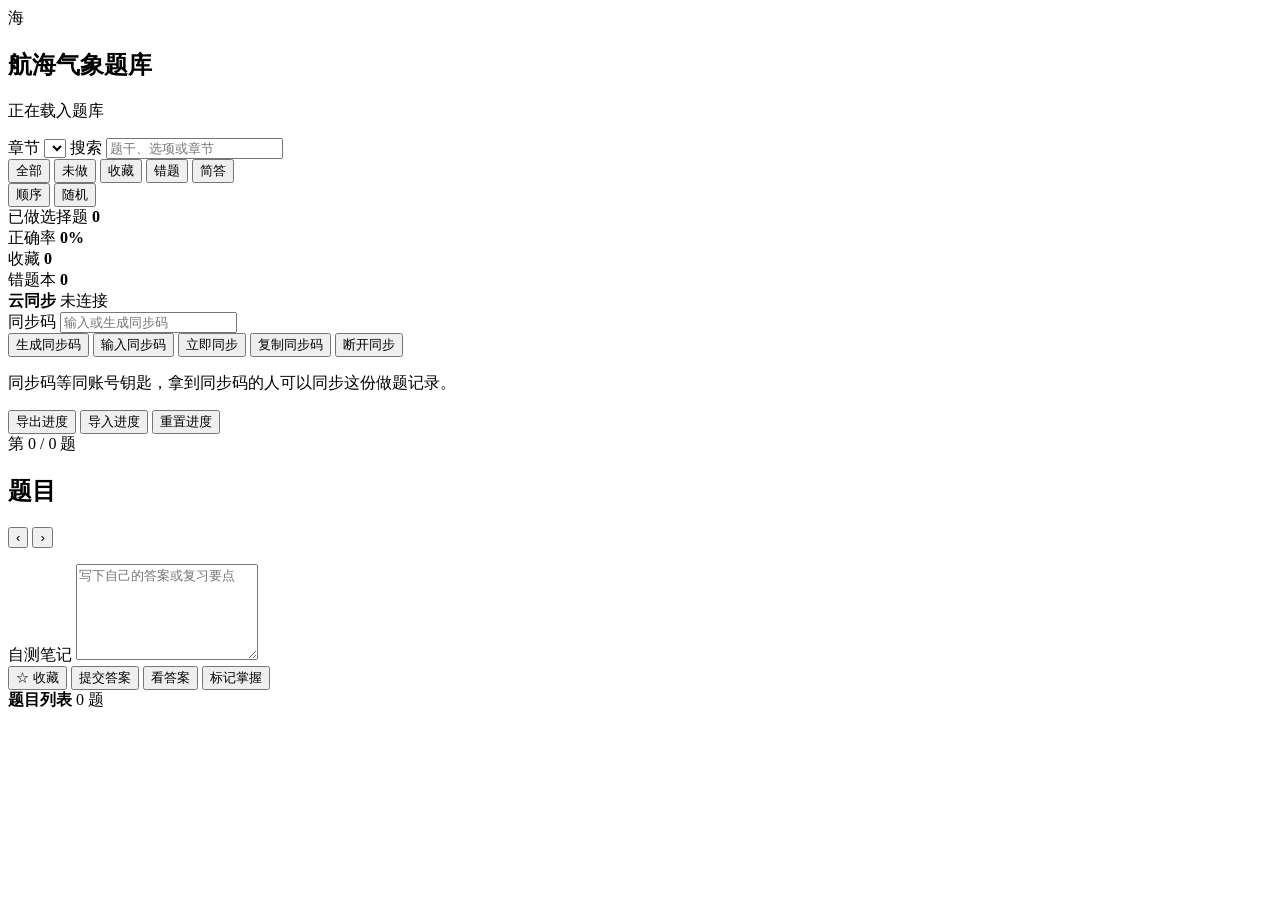
==== index.html @ 9a63cd0e "Add index.html" ====
<!doctype html>
<html lang="zh-CN">
  <head>
    <meta charset="utf-8" />
    <meta name="viewport" content="width=device-width, initial-scale=1" />
    <title>航海气象题库练习</title>
    <link rel="stylesheet" href="src/styles.css" />
  </head>
  <body>
    <div class="app-shell">
      <aside class="sidebar">
        <div class="brand">
          <div class="brand-mark" aria-hidden="true">海</div>
          <div>
            <h1>航海气象题库</h1>
            <p id="bankMeta">正在载入题库</p>
          </div>
        </div>

        <section class="panel controls-panel" aria-label="筛选">
          <label class="field">
            <span>章节</span>
            <select id="chapterSelect"></select>
          </label>
          <label class="field">
            <span>搜索</span>
            <input id="searchInput" type="search" placeholder="题干、选项或章节" autocomplete="off" />
          </label>

          <div class="segmented" id="modeTabs" role="tablist" aria-label="题目范围">
            <button type="button" data-mode="all" class="active">全部</button>
            <button type="button" data-mode="undone">未做</button>
            <button type="button" data-mode="starred">收藏</button>
            <button type="button" data-mode="wrong">错题</button>
            <button type="button" data-mode="short">简答</button>
          </div>

          <div class="segmented compact" id="orderTabs" role="tablist" aria-label="练习顺序">
            <button type="button" data-order="normal" class="active">顺序</button>
            <button type="button" data-order="random">随机</button>
          </div>
        </section>

        <section class="panel stats-panel" aria-label="练习统计">
          <div class="stat-row">
            <span>已做选择题</span>
            <strong id="answeredStat">0</strong>
          </div>
          <div class="stat-row">
            <span>正确率</span>
            <strong id="accuracyStat">0%</strong>
          </div>
          <div class="stat-row">
            <span>收藏</span>
            <strong id="favoriteStat">0</strong>
          </div>
          <div class="stat-row">
            <span>错题本</span>
            <strong id="wrongStat">0</strong>
          </div>
          <div class="progress-track" aria-hidden="true">
            <div id="progressFill"></div>
          </div>
        </section>

        <section class="panel sync-panel hidden" id="syncPanel" aria-label="云同步">
          <div class="sync-head">
            <strong>云同步</strong>
            <span id="syncStatus">未连接</span>
          </div>
          <label class="field">
            <span>同步码</span>
            <input id="syncCodeInput" type="text" placeholder="输入或生成同步码" autocomplete="off" spellcheck="false" />
          </label>
          <div class="sync-actions">
            <button type="button" id="generateSyncBtn" class="ghost-button">生成同步码</button>
            <button type="button" id="connectSyncBtn" class="ghost-button">输入同步码</button>
            <button type="button" id="syncNowBtn" class="primary-button">立即同步</button>
            <button type="button" id="copySyncBtn" class="ghost-button">复制同步码</button>
            <button type="button" id="disconnectSyncBtn" class="ghost-button danger">断开同步</button>
          </div>
          <p class="sync-help">同步码等同账号钥匙，拿到同步码的人可以同步这份做题记录。</p>
        </section>

        <section class="panel data-panel" aria-label="进度管理">
          <button type="button" id="exportBtn" class="ghost-button">导出进度</button>
          <button type="button" id="importBtn" class="ghost-button">导入进度</button>
          <button type="button" id="resetBtn" class="ghost-button danger">重置进度</button>
          <input id="importInput" type="file" accept="application/json" hidden />
        </section>
      </aside>

      <main class="workspace">
        <header class="topbar">
          <div>
            <div id="questionCounter" class="eyebrow">第 0 / 0 题</div>
            <h2 id="questionTitle">题目</h2>
          </div>
          <div class="nav-actions" aria-label="题目导航">
            <button type="button" id="prevBtn" class="icon-button" title="上一题" aria-label="上一题">‹</button>
            <button type="button" id="nextBtn" class="icon-button" title="下一题" aria-label="下一题">›</button>
          </div>
        </header>

        <section class="question-panel" aria-live="polite">
          <div class="question-meta">
            <span id="chapterBadge"></span>
            <span id="typeBadge"></span>
            <span id="statusBadge"></span>
          </div>

          <div id="contextNotice" class="notice hidden"></div>
          <p id="questionText" class="question-text"></p>
          <div id="figureNotice" class="figure-notice hidden"></div>
          <div id="options" class="options"></div>

          <div id="shortBox" class="short-box hidden">
            <label class="field">
              <span>自测笔记</span>
              <textarea id="shortNote" rows="6" placeholder="写下自己的答案或复习要点"></textarea>
            </label>
          </div>

          <div id="feedback" class="feedback hidden"></div>

          <div class="question-actions">
            <button type="button" id="favoriteBtn" class="ghost-button">☆ 收藏</button>
            <button type="button" id="submitBtn" class="primary-button">提交答案</button>
            <button type="button" id="showAnswerBtn" class="ghost-button">看答案</button>
            <button type="button" id="masterBtn" class="ghost-button">标记掌握</button>
          </div>
        </section>

        <section class="list-panel" aria-label="题目列表">
          <div class="list-header">
            <strong id="listTitle">题目列表</strong>
            <span id="listCount">0 题</span>
          </div>
          <div id="questionList" class="question-list"></div>
        </section>
      </main>
    </div>

    <script src="src/questions.js"></script>
    <script src="src/sync-config.js"></script>
    <script src="src/sync.js"></script>
    <script src="src/app.js"></script>
  </body>
</html>
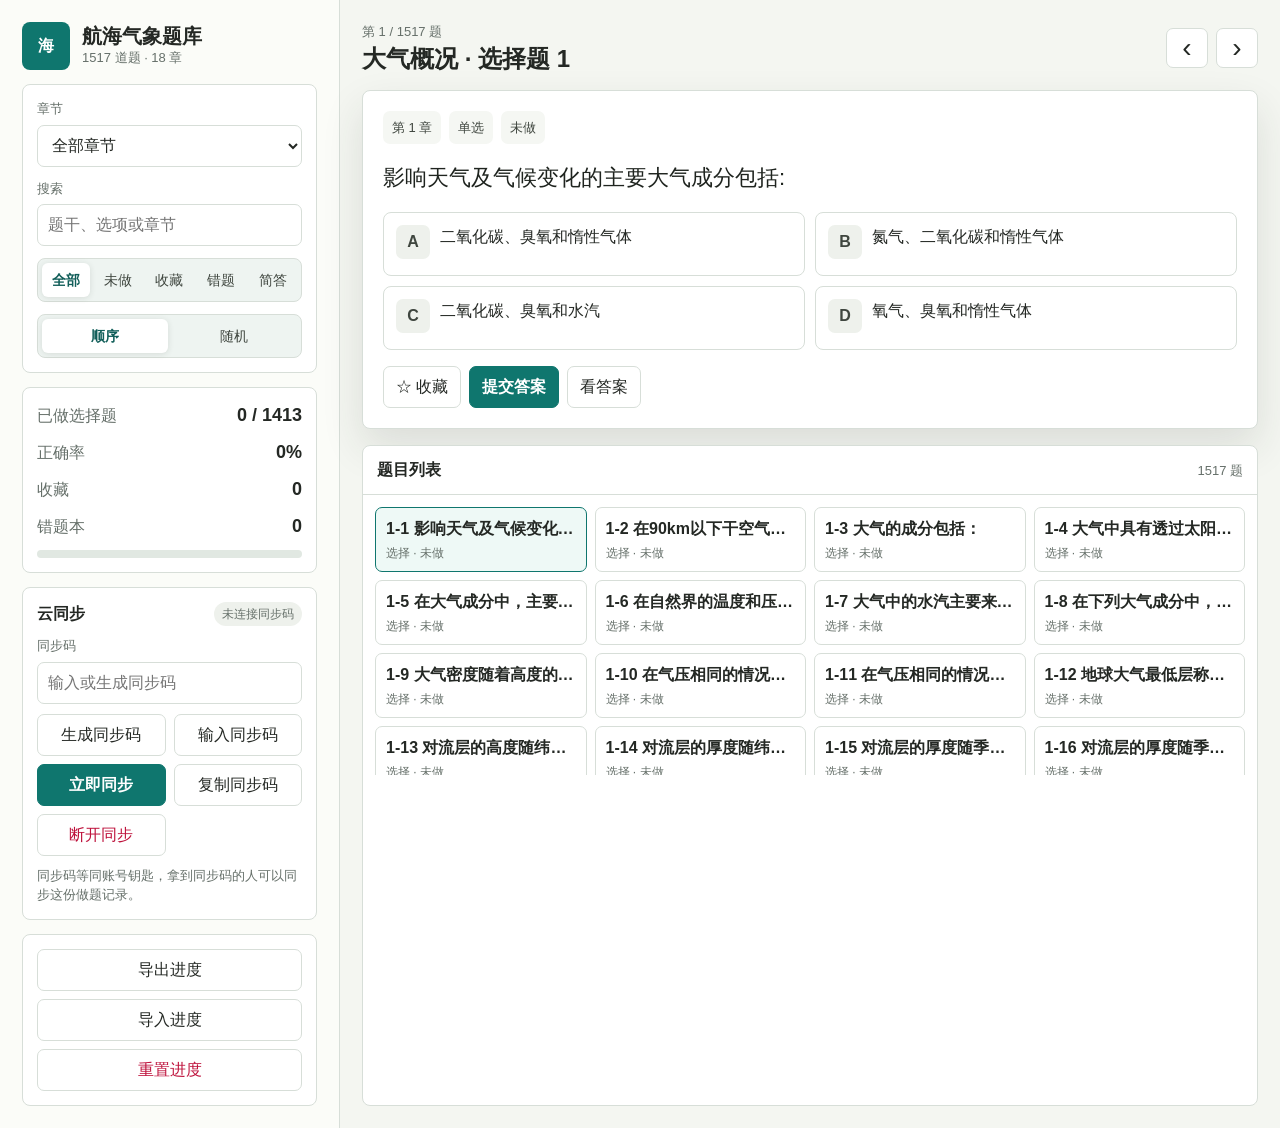
==== commit be4a59f5: "Bust sync config cache" ====
--- a/index.html
+++ b/index.html
@@ -142,7 +142,7 @@
     </div>
 
     <script src="src/questions.js"></script>
-    <script src="src/sync-config.js"></script>
+    <script src="src/sync-config.js?v=20260618-sync"></script>
     <script src="src/sync.js"></script>
     <script src="src/app.js"></script>
   </body>
--- a/src/styles.css
+++ b/src/styles.css
@@ -0,0 +1,614 @@
+:root {
+  color-scheme: light;
+  --bg: #f4f6f1;
+  --surface: #ffffff;
+  --surface-2: #eef4f1;
+  --text: #242824;
+  --muted: #66706a;
+  --line: #d7ded8;
+  --teal: #0f766e;
+  --teal-dark: #115e59;
+  --amber: #b45309;
+  --rose: #be123c;
+  --green: #15803d;
+  --ink-soft: #3f463f;
+  --shadow: 0 18px 42px rgba(41, 51, 44, 0.12);
+}
+
+* {
+  box-sizing: border-box;
+}
+
+body {
+  margin: 0;
+  min-height: 100vh;
+  background: var(--bg);
+  color: var(--text);
+  font-family: -apple-system, BlinkMacSystemFont, "Segoe UI", "PingFang SC", "Microsoft YaHei", sans-serif;
+  font-size: 16px;
+  line-height: 1.5;
+}
+
+button,
+input,
+select,
+textarea {
+  font: inherit;
+}
+
+button {
+  cursor: pointer;
+}
+
+.app-shell {
+  display: grid;
+  grid-template-columns: minmax(280px, 340px) minmax(0, 1fr);
+  min-height: 100vh;
+}
+
+.sidebar {
+  display: flex;
+  flex-direction: column;
+  gap: 14px;
+  padding: 22px;
+  border-right: 1px solid var(--line);
+  background: #fbfcf8;
+}
+
+.brand {
+  display: grid;
+  grid-template-columns: 48px 1fr;
+  gap: 12px;
+  align-items: center;
+  min-width: 0;
+}
+
+.brand-mark {
+  display: grid;
+  place-items: center;
+  width: 48px;
+  height: 48px;
+  border-radius: 8px;
+  background: var(--teal);
+  color: #fff;
+  font-weight: 800;
+}
+
+h1,
+h2,
+p {
+  margin: 0;
+}
+
+h1 {
+  font-size: 20px;
+  line-height: 1.2;
+}
+
+h2 {
+  margin-top: 2px;
+  font-size: 24px;
+  line-height: 1.25;
+}
+
+.brand p,
+.eyebrow,
+.list-header span,
+.field span,
+.question-meta span {
+  color: var(--muted);
+  font-size: 13px;
+}
+
+.panel,
+.question-panel,
+.list-panel {
+  border: 1px solid var(--line);
+  border-radius: 8px;
+  background: var(--surface);
+}
+
+.panel {
+  padding: 14px;
+}
+
+.controls-panel {
+  display: grid;
+  gap: 12px;
+}
+
+.field {
+  display: grid;
+  gap: 6px;
+}
+
+.field input,
+.field select,
+.field textarea {
+  width: 100%;
+  min-width: 0;
+  border: 1px solid var(--line);
+  border-radius: 7px;
+  background: #fff;
+  color: var(--text);
+  outline: none;
+}
+
+.field input,
+.field select {
+  min-height: 42px;
+  padding: 8px 10px;
+}
+
+.field textarea {
+  resize: vertical;
+  min-height: 150px;
+  padding: 10px 12px;
+}
+
+.field input:focus,
+.field select:focus,
+.field textarea:focus {
+  border-color: var(--teal);
+  box-shadow: 0 0 0 3px rgba(15, 118, 110, 0.12);
+}
+
+.segmented {
+  display: grid;
+  grid-template-columns: repeat(5, minmax(0, 1fr));
+  gap: 4px;
+  padding: 4px;
+  border: 1px solid var(--line);
+  border-radius: 8px;
+  background: var(--surface-2);
+}
+
+.segmented.compact {
+  grid-template-columns: repeat(2, minmax(0, 1fr));
+}
+
+.segmented button {
+  min-height: 34px;
+  border: 0;
+  border-radius: 6px;
+  background: transparent;
+  color: var(--ink-soft);
+  font-size: 14px;
+}
+
+.segmented button.active {
+  background: var(--surface);
+  color: var(--teal-dark);
+  box-shadow: 0 1px 6px rgba(41, 51, 44, 0.12);
+  font-weight: 700;
+}
+
+.stats-panel {
+  display: grid;
+  gap: 10px;
+}
+
+.stat-row {
+  display: flex;
+  align-items: center;
+  justify-content: space-between;
+  gap: 12px;
+  color: var(--muted);
+}
+
+.stat-row strong {
+  color: var(--text);
+  font-size: 18px;
+}
+
+.progress-track {
+  height: 8px;
+  overflow: hidden;
+  border-radius: 999px;
+  background: #e1e8e2;
+}
+
+.progress-track div {
+  width: 0%;
+  height: 100%;
+  background: var(--teal);
+  transition: width 180ms ease;
+}
+
+.data-panel {
+  display: grid;
+  grid-template-columns: 1fr;
+  gap: 8px;
+}
+
+.sync-panel {
+  display: grid;
+  gap: 10px;
+}
+
+.sync-head {
+  display: flex;
+  align-items: center;
+  justify-content: space-between;
+  gap: 12px;
+}
+
+.sync-head span {
+  border-radius: 999px;
+  padding: 3px 8px;
+  background: #eef1ec;
+  color: var(--muted);
+  font-size: 12px;
+  white-space: nowrap;
+}
+
+.sync-head span.synced {
+  background: #ecfdf3;
+  color: var(--green);
+}
+
+.sync-head span.pending,
+.sync-head span.syncing {
+  background: #fff7ed;
+  color: var(--amber);
+}
+
+.sync-head span.error {
+  background: #fff1f2;
+  color: var(--rose);
+}
+
+.sync-actions {
+  display: grid;
+  grid-template-columns: repeat(2, minmax(0, 1fr));
+  gap: 8px;
+}
+
+.sync-actions button {
+  white-space: normal;
+}
+
+.sync-help {
+  color: var(--muted);
+  font-size: 13px;
+}
+
+.workspace {
+  display: grid;
+  grid-template-rows: auto auto minmax(180px, 1fr);
+  gap: 16px;
+  padding: 22px;
+  min-width: 0;
+}
+
+.topbar {
+  display: flex;
+  align-items: center;
+  justify-content: space-between;
+  gap: 18px;
+}
+
+.nav-actions,
+.question-actions {
+  display: flex;
+  align-items: center;
+  gap: 8px;
+  flex-wrap: wrap;
+}
+
+.icon-button,
+.ghost-button,
+.primary-button {
+  min-height: 40px;
+  border-radius: 7px;
+  border: 1px solid var(--line);
+  background: #fff;
+  color: var(--text);
+}
+
+.icon-button {
+  width: 42px;
+  padding: 0;
+  font-size: 28px;
+  line-height: 1;
+}
+
+.ghost-button,
+.primary-button {
+  padding: 8px 12px;
+  white-space: nowrap;
+}
+
+.primary-button {
+  border-color: var(--teal);
+  background: var(--teal);
+  color: #fff;
+  font-weight: 700;
+}
+
+.primary-button:hover,
+.primary-button:focus {
+  background: var(--teal-dark);
+}
+
+.ghost-button:hover,
+.ghost-button:focus,
+.icon-button:hover,
+.icon-button:focus {
+  border-color: var(--teal);
+  color: var(--teal-dark);
+}
+
+.ghost-button.danger {
+  color: var(--rose);
+}
+
+.ghost-button.danger:hover,
+.ghost-button.danger:focus {
+  border-color: var(--rose);
+}
+
+.question-panel {
+  display: grid;
+  gap: 16px;
+  padding: 20px;
+  box-shadow: var(--shadow);
+}
+
+.question-meta {
+  display: flex;
+  gap: 8px;
+  flex-wrap: wrap;
+}
+
+.question-meta span,
+.notice,
+.figure-notice,
+.feedback {
+  border-radius: 7px;
+  padding: 7px 9px;
+  background: #f5f7f3;
+}
+
+.question-meta span {
+  color: var(--ink-soft);
+}
+
+.question-text {
+  max-width: 980px;
+  font-size: 22px;
+  line-height: 1.65;
+  color: #1f241f;
+}
+
+.notice {
+  border-left: 4px solid var(--amber);
+  color: #6b3a05;
+  background: #fff7ed;
+}
+
+.figure-notice {
+  border-left: 4px solid var(--teal);
+  color: var(--teal-dark);
+  background: #ecfdf5;
+}
+
+.options {
+  display: grid;
+  grid-template-columns: repeat(2, minmax(0, 1fr));
+  gap: 10px;
+}
+
+.option-button {
+  display: grid;
+  grid-template-columns: 34px minmax(0, 1fr);
+  gap: 10px;
+  align-items: start;
+  width: 100%;
+  min-height: 64px;
+  padding: 12px;
+  border: 1px solid var(--line);
+  border-radius: 8px;
+  background: #fff;
+  color: var(--text);
+  text-align: left;
+}
+
+.option-button:hover,
+.option-button:focus {
+  border-color: var(--teal);
+  box-shadow: 0 0 0 3px rgba(15, 118, 110, 0.1);
+}
+
+.option-button.selected {
+  border-color: var(--teal);
+  background: #eef9f6;
+}
+
+.option-button.correct {
+  border-color: var(--green);
+  background: #ecfdf3;
+}
+
+.option-button.wrong {
+  border-color: var(--rose);
+  background: #fff1f2;
+}
+
+.option-key {
+  display: grid;
+  place-items: center;
+  width: 34px;
+  height: 34px;
+  border-radius: 7px;
+  background: #eef1ec;
+  color: var(--ink-soft);
+  font-weight: 800;
+}
+
+.option-button.selected .option-key {
+  background: var(--teal);
+  color: #fff;
+}
+
+.option-text {
+  min-width: 0;
+  overflow-wrap: anywhere;
+}
+
+.feedback {
+  border-left: 4px solid var(--line);
+  color: var(--ink-soft);
+}
+
+.feedback.good {
+  border-color: var(--green);
+  background: #f0fdf4;
+  color: #14532d;
+}
+
+.feedback.bad {
+  border-color: var(--rose);
+  background: #fff1f2;
+  color: #7f1d1d;
+}
+
+.feedback.info {
+  border-color: var(--teal);
+  background: #f0fdfa;
+  color: var(--teal-dark);
+}
+
+.short-box {
+  max-width: 860px;
+}
+
+.hidden {
+  display: none !important;
+}
+
+.list-panel {
+  min-height: 0;
+  overflow: hidden;
+}
+
+.list-header {
+  display: flex;
+  align-items: center;
+  justify-content: space-between;
+  gap: 12px;
+  padding: 12px 14px;
+  border-bottom: 1px solid var(--line);
+}
+
+.question-list {
+  display: grid;
+  grid-template-columns: repeat(auto-fill, minmax(190px, 1fr));
+  gap: 8px;
+  max-height: 280px;
+  overflow: auto;
+  padding: 12px;
+}
+
+.question-jump {
+  display: grid;
+  gap: 3px;
+  min-height: 58px;
+  padding: 9px 10px;
+  border: 1px solid var(--line);
+  border-radius: 7px;
+  background: #fff;
+  color: var(--text);
+  text-align: left;
+}
+
+.question-jump.active {
+  border-color: var(--teal);
+  background: #eef9f6;
+}
+
+.question-jump .jump-title {
+  overflow: hidden;
+  text-overflow: ellipsis;
+  white-space: nowrap;
+  font-weight: 700;
+}
+
+.question-jump .jump-meta {
+  color: var(--muted);
+  font-size: 12px;
+}
+
+.badge-good {
+  color: var(--green);
+}
+
+.badge-bad {
+  color: var(--rose);
+}
+
+.badge-warn {
+  color: var(--amber);
+}
+
+.empty-state {
+  padding: 24px;
+  color: var(--muted);
+}
+
+@media (max-width: 980px) {
+  .app-shell {
+    grid-template-columns: 1fr;
+  }
+
+  .sidebar {
+    border-right: 0;
+    border-bottom: 1px solid var(--line);
+  }
+
+  .workspace {
+    padding-top: 12px;
+  }
+
+  .options {
+    grid-template-columns: 1fr;
+  }
+}
+
+@media (max-width: 640px) {
+  .sidebar,
+  .workspace {
+    padding: 14px;
+  }
+
+  .topbar {
+    align-items: stretch;
+    flex-direction: column;
+  }
+
+  .nav-actions {
+    justify-content: space-between;
+  }
+
+  .icon-button {
+    flex: 1;
+  }
+
+  .question-panel {
+    padding: 16px;
+  }
+
+  .question-text {
+    font-size: 19px;
+  }
+
+  .question-actions {
+    display: grid;
+    grid-template-columns: repeat(2, minmax(0, 1fr));
+  }
+
+  .question-actions button {
+    width: 100%;
+    white-space: normal;
+  }
+}
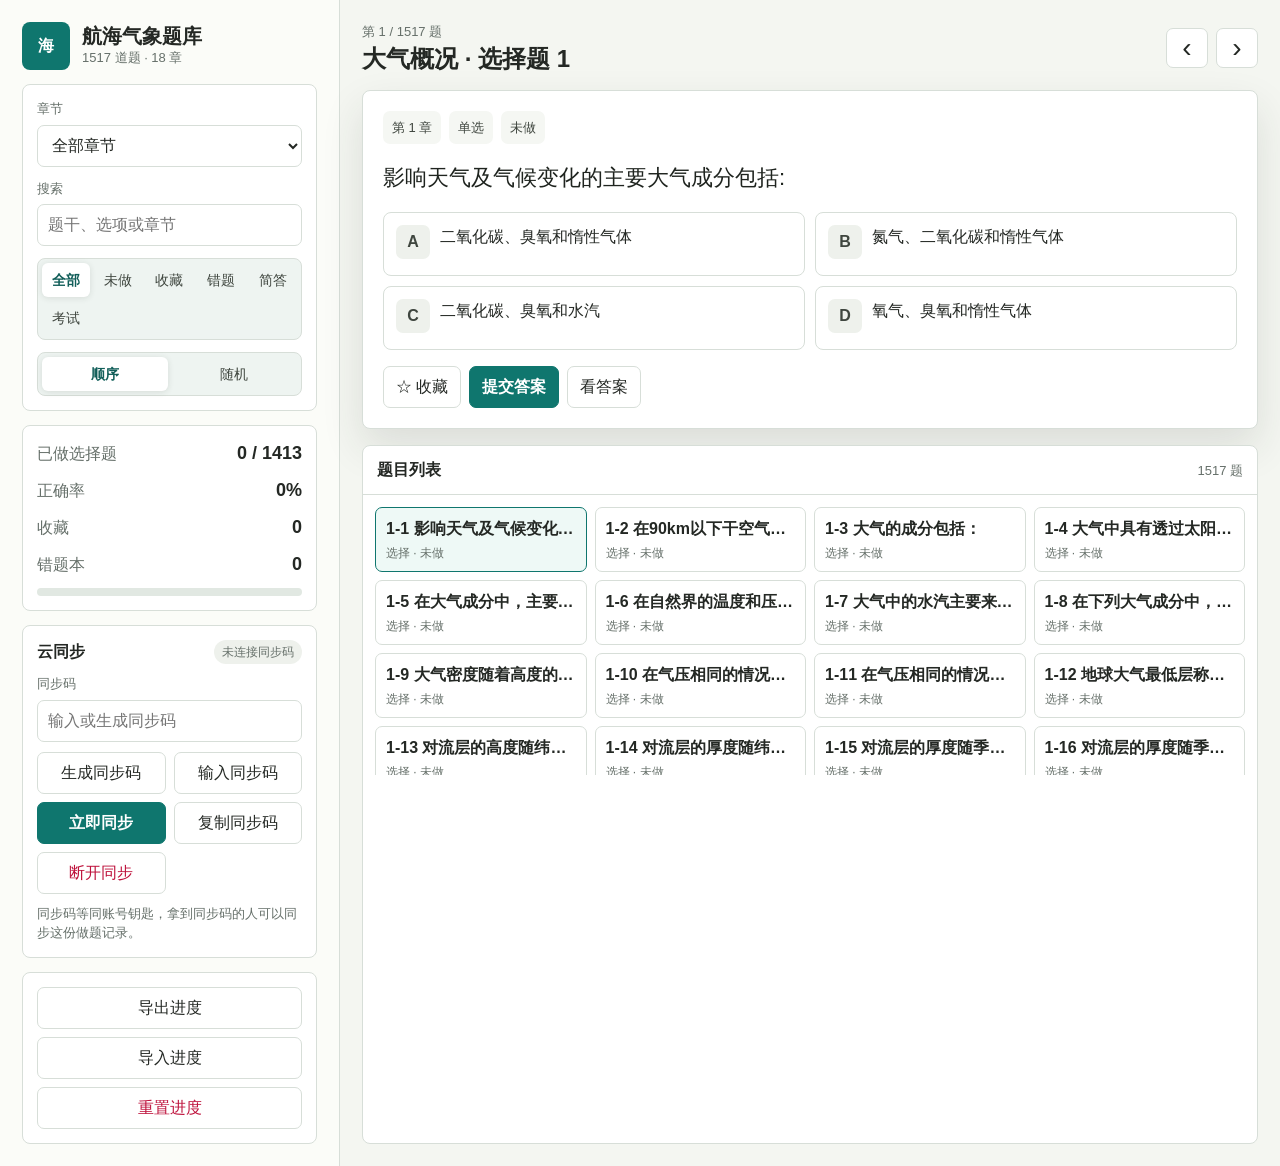
==== commit 9e879a75: "Update quiz exam entry" ====
--- a/index.html
+++ b/index.html
@@ -4,7 +4,7 @@
     <meta charset="utf-8" />
     <meta name="viewport" content="width=device-width, initial-scale=1" />
     <title>航海气象题库练习</title>
-    <link rel="stylesheet" href="src/styles.css" />
+    <link rel="stylesheet" href="src/styles.css?v=20260618-exam2" />
   </head>
   <body>
     <div class="app-shell">
@@ -33,6 +33,7 @@
             <button type="button" data-mode="starred">收藏</button>
             <button type="button" data-mode="wrong">错题</button>
             <button type="button" data-mode="short">简答</button>
+            <button type="button" data-mode="exam">考试</button>
           </div>
 
           <div class="segmented compact" id="orderTabs" role="tablist" aria-label="练习顺序">
@@ -102,6 +103,21 @@
           </div>
         </header>
 
+        <section class="exam-panel hidden" id="examPanel" aria-label="模拟考试">
+          <div class="exam-head">
+            <div>
+              <strong>模拟考试</strong>
+              <span id="examSummary">按章节占比抽取 60 道选择题</span>
+            </div>
+            <div class="exam-actions">
+              <button type="button" id="startExamBtn" class="primary-button">开始模拟考试</button>
+              <button type="button" id="submitExamBtn" class="ghost-button">交卷</button>
+              <button type="button" id="exitExamBtn" class="ghost-button">退出考试</button>
+            </div>
+          </div>
+          <div id="examReport" class="exam-report hidden"></div>
+        </section>
+
         <section class="question-panel" aria-live="polite">
           <div class="question-meta">
             <span id="chapterBadge"></span>
@@ -144,6 +160,6 @@
     <script src="src/questions.js"></script>
     <script src="src/sync-config.js?v=20260618-sync"></script>
     <script src="src/sync.js"></script>
-    <script src="src/app.js"></script>
+    <script src="src/app.js?v=20260618-exam2"></script>
   </body>
 </html>
